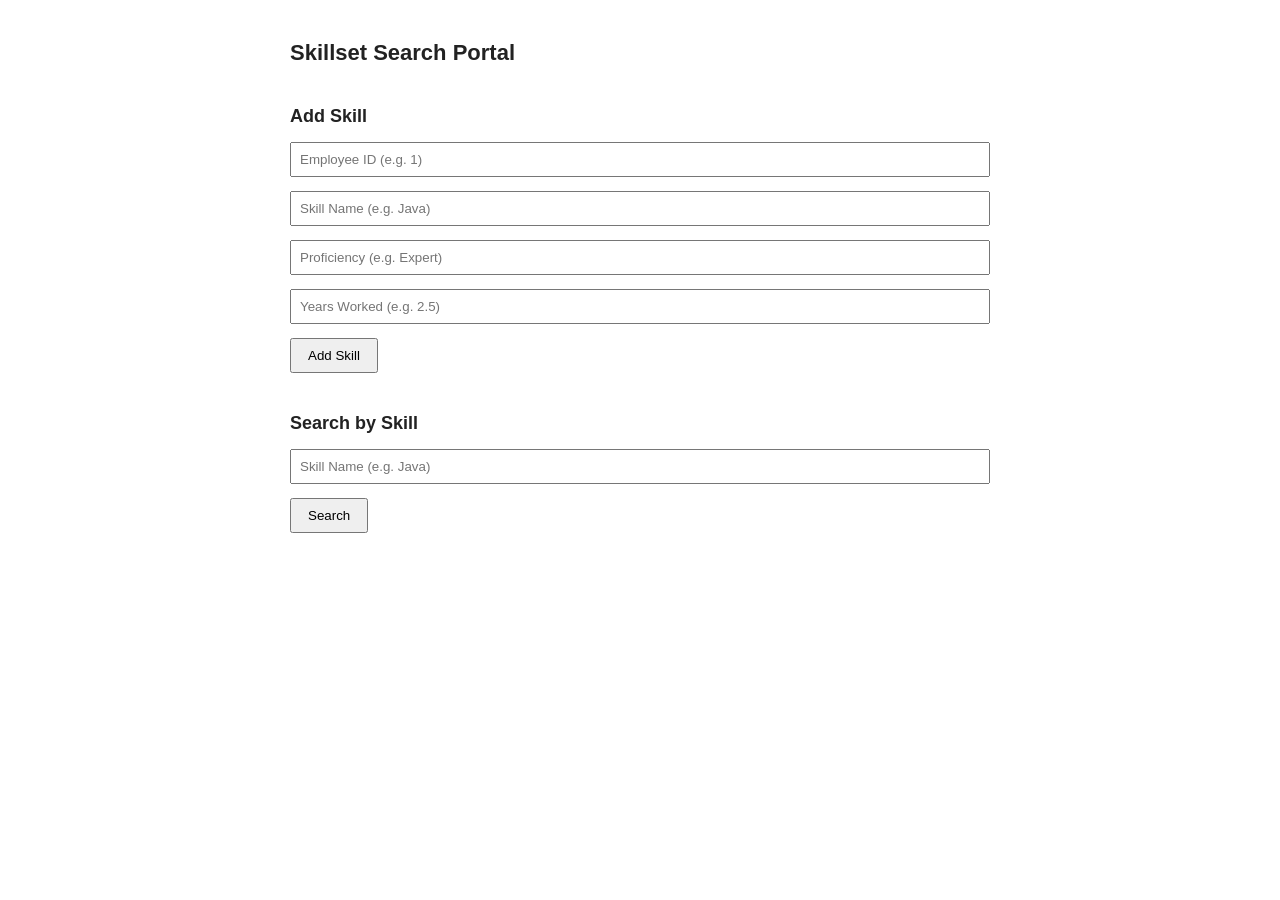
==== src/main/resources/static/index.html @ 835942a0 "Updated some new files in the project" ====
<!DOCTYPE html>
<html lang="en">
<head>
    <meta charset="UTF-8">
    <title>Skillset Search Portal</title>
    <style>
        body { font-family: Arial, sans-serif; max-width: 700px; margin: 40px auto; padding: 0 20px; color: #222; }
        h1 { font-size: 22px; }
        h2 { font-size: 18px; margin-top: 40px; }
        input { display: block; width: 100%; padding: 8px; margin: 6px 0 14px; box-sizing: border-box; }
        button { padding: 8px 16px; cursor: pointer; }
        table { width: 100%; border-collapse: collapse; margin-top: 16px; }
        th, td { border: 1px solid #ccc; padding: 8px; text-align: left; font-size: 14px; }
        th { background: #f2f2f2; }
        .msg { margin-top: 10px; font-size: 14px; }
        .error { color: #b00020; }
        .success { color: #2e7d32; }
    </style>
</head>
<body>

<h1>Skillset Search Portal</h1>

<h2>Add Skill</h2>
<input type="number" id="employeeId" placeholder="Employee ID (e.g. 1)">
<input type="text" id="skillName" placeholder="Skill Name (e.g. Java)">
<input type="text" id="proficiencyName" placeholder="Proficiency (e.g. Expert)">
<input type="number" step="0.1" id="yearsWorked" placeholder="Years Worked (e.g. 2.5)">
<button onclick="addSkill()">Add Skill</button>
<div id="addMsg" class="msg"></div>

<h2>Search by Skill</h2>
<input type="text" id="searchSkill" placeholder="Skill Name (e.g. Java)">
<button onclick="searchSkill()">Search</button>
<div id="searchMsg" class="msg"></div>
<table id="resultsTable" style="display:none;">
    <thead>
    <tr><th>Employee</th><th>Skill</th><th>Proficiency</th><th>Years Worked</th></tr>
    </thead>
    <tbody id="resultsBody"></tbody>
</table>

<script>
    const BASE_URL = "http://localhost:8080/api/skills";
    const AUTH_HEADER = "Basic " + btoa("admin:admin123");

    async function addSkill() {
        const employeeId = document.getElementById("employeeId").value;
        const skillName = document.getElementById("skillName").value;
        const proficiencyName = document.getElementById("proficiencyName").value;
        const yearsWorked = document.getElementById("yearsWorked").value;
        const msgDiv = document.getElementById("addMsg");
        msgDiv.textContent = "";
        msgDiv.className = "msg";

        try {
            const response = await fetch(BASE_URL, {
                method: "POST",
                headers: {
                    "Content-Type": "application/json",
                    "Authorization": AUTH_HEADER
                },
                body: JSON.stringify({
                    employeeId: Number(employeeId),
                    skillName,
                    proficiencyName,
                    yearsWorked: Number(yearsWorked)
                })
            });

            const data = await response.json();

            if (!response.ok) {
                const firstError = Object.values(data)[0] || "Something went wrong";
                msgDiv.textContent = firstError;
                msgDiv.classList.add("error");
                return;
            }

            msgDiv.textContent = `Added: ${data.employeeName} — ${data.skillName} (${data.proficiencyName})`;
            msgDiv.classList.add("success");
        } catch (err) {
            msgDiv.textContent = "Could not reach the server. Is it running on port 8080?";
            msgDiv.classList.add("error");
        }
    }

    async function searchSkill() {
        const skillName = document.getElementById("searchSkill").value;
        const msgDiv = document.getElementById("searchMsg");
        const table = document.getElementById("resultsTable");
        const tbody = document.getElementById("resultsBody");
        msgDiv.textContent = "";
        msgDiv.className = "msg";
        tbody.innerHTML = "";
        table.style.display = "none";

        try {
            const response = await fetch(`${BASE_URL}/search?skillName=${encodeURIComponent(skillName)}`);
            const data = await response.json();

            if (!response.ok) {
                msgDiv.textContent = "Search failed.";
                msgDiv.classList.add("error");
                return;
            }

            if (data.length === 0) {
                msgDiv.textContent = "No employees found with that skill.";
                return;
            }

            data.forEach(row => {
                const tr = document.createElement("tr");
                tr.innerHTML = `<td>${row.employeeName}</td><td>${row.skillName}</td><td>${row.proficiencyName}</td><td>${row.yearsWorked}</td>`;
                tbody.appendChild(tr);
            });
            table.style.display = "table";
        } catch (err) {
            msgDiv.textContent = "Could not reach the server. Is it running on port 8080?";
            msgDiv.classList.add("error");
        }
    }
</script>

</body>
</html>
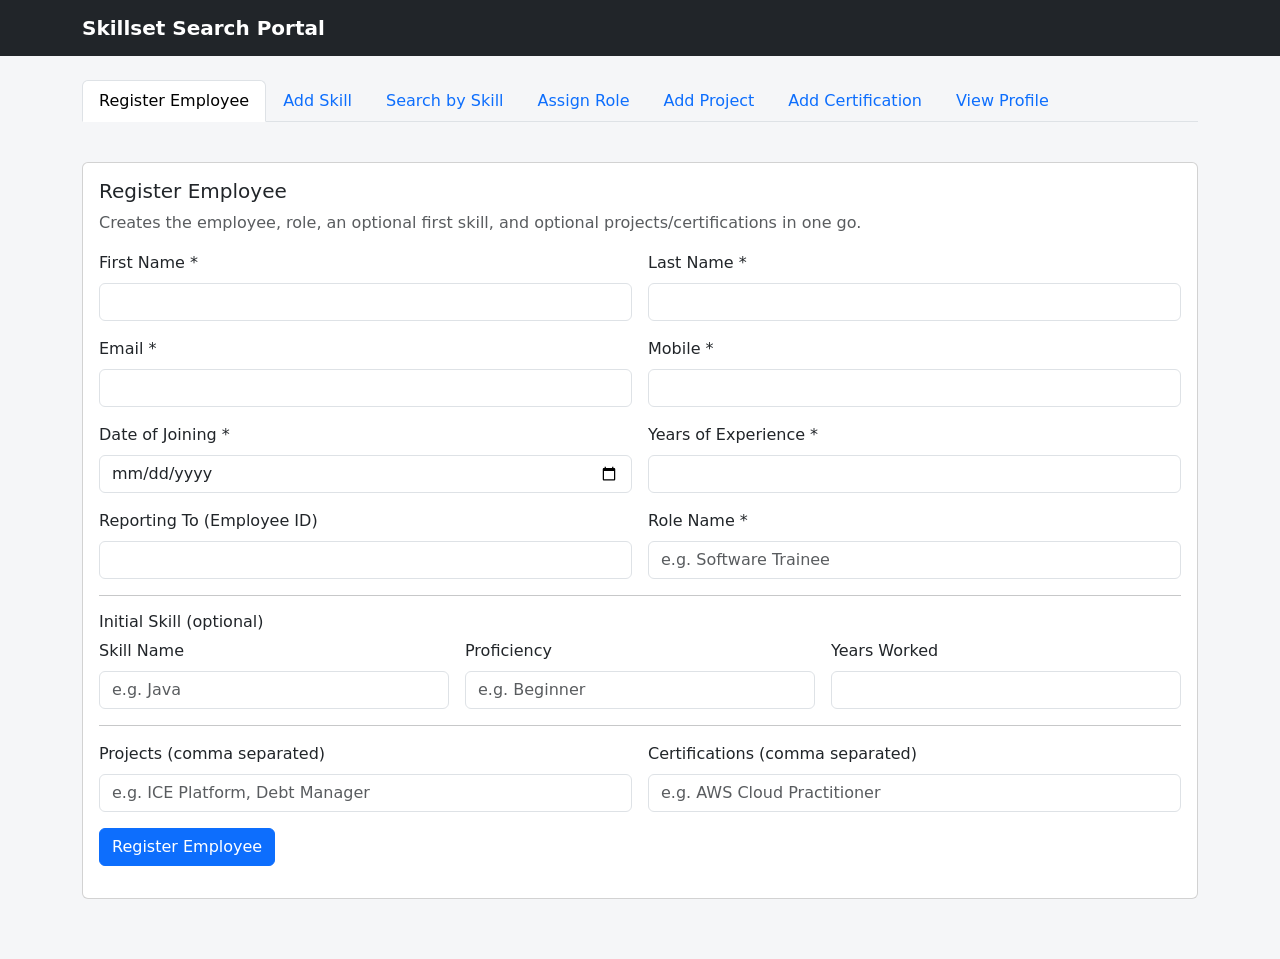
==== commit 2d63b14c: "Added some features in Front-end" ====
--- a/src/main/resources/static/index.html
+++ b/src/main/resources/static/index.html
@@ -1,127 +1,895 @@
 <!DOCTYPE html>
+
 <html lang="en">
+
 <head>
+
     <meta charset="UTF-8">
+
+    <meta name="viewport" content="width=device-width, initial-scale=1">
+
     <title>Skillset Search Portal</title>
+
+    <link href="https://cdnjs.cloudflare.com/ajax/libs/bootstrap/5.3.3/css/bootstrap.min.css" rel="stylesheet">
+
     <style>
-        body { font-family: Arial, sans-serif; max-width: 700px; margin: 40px auto; padding: 0 20px; color: #222; }
-        h1 { font-size: 22px; }
-        h2 { font-size: 18px; margin-top: 40px; }
-        input { display: block; width: 100%; padding: 8px; margin: 6px 0 14px; box-sizing: border-box; }
-        button { padding: 8px 16px; cursor: pointer; }
-        table { width: 100%; border-collapse: collapse; margin-top: 16px; }
-        th, td { border: 1px solid #ccc; padding: 8px; text-align: left; font-size: 14px; }
-        th { background: #f2f2f2; }
-        .msg { margin-top: 10px; font-size: 14px; }
-        .error { color: #b00020; }
-        .success { color: #2e7d32; }
+
+        body { background: #f5f6f8; padding-bottom: 60px; }
+
+        .navbar-brand { font-weight: 600; }
+
+        .card { margin-top: 20px; }
+
+        .tab-pane { padding-top: 20px; }
+
+        #resultsTable, #profileCard { display: none; }
+
+        pre { background: #f8f9fa; padding: 10px; border-radius: 6px; }
+
     </style>
+
 </head>
+
 <body>
 
-<h1>Skillset Search Portal</h1>
-
-<h2>Add Skill</h2>
-<input type="number" id="employeeId" placeholder="Employee ID (e.g. 1)">
-<input type="text" id="skillName" placeholder="Skill Name (e.g. Java)">
-<input type="text" id="proficiencyName" placeholder="Proficiency (e.g. Expert)">
-<input type="number" step="0.1" id="yearsWorked" placeholder="Years Worked (e.g. 2.5)">
-<button onclick="addSkill()">Add Skill</button>
-<div id="addMsg" class="msg"></div>
-
-<h2>Search by Skill</h2>
-<input type="text" id="searchSkill" placeholder="Skill Name (e.g. Java)">
-<button onclick="searchSkill()">Search</button>
-<div id="searchMsg" class="msg"></div>
-<table id="resultsTable" style="display:none;">
-    <thead>
-    <tr><th>Employee</th><th>Skill</th><th>Proficiency</th><th>Years Worked</th></tr>
-    </thead>
-    <tbody id="resultsBody"></tbody>
-</table>
+<nav class="navbar navbar-dark bg-dark mb-4">
+
+    <div class="container">
+
+        <span class="navbar-brand">Skillset Search Portal</span>
+
+    </div>
+
+</nav>
+
+<div class="container">
+
+    <ul class="nav nav-tabs" id="mainTabs" role="tablist">
+
+        <li class="nav-item"><button class="nav-link active" data-bs-toggle="tab" data-bs-target="#register" type="button">Register Employee</button></li>
+
+        <li class="nav-item"><button class="nav-link" data-bs-toggle="tab" data-bs-target="#skill" type="button">Add Skill</button></li>
+
+        <li class="nav-item"><button class="nav-link" data-bs-toggle="tab" data-bs-target="#search" type="button">Search by Skill</button></li>
+
+        <li class="nav-item"><button class="nav-link" data-bs-toggle="tab" data-bs-target="#role" type="button">Assign Role</button></li>
+
+        <li class="nav-item"><button class="nav-link" data-bs-toggle="tab" data-bs-target="#project" type="button">Add Project</button></li>
+
+        <li class="nav-item"><button class="nav-link" data-bs-toggle="tab" data-bs-target="#certification" type="button">Add Certification</button></li>
+
+        <li class="nav-item"><button class="nav-link" data-bs-toggle="tab" data-bs-target="#profile" type="button">View Profile</button></li>
+
+    </ul>
+
+    <div class="tab-content">
+
+        <!-- 1. Register Employee (master form -> /api/profile/submit) -->
+
+        <div class="tab-pane fade show active" id="register">
+
+            <div class="card">
+
+                <div class="card-body">
+
+                    <h5 class="card-title">Register Employee</h5>
+
+                    <p class="text-muted">Creates the employee, role, an optional first skill, and optional projects/certifications in one go.</p>
+
+                    <form id="registerForm">
+
+                        <div class="row g-3">
+
+                            <div class="col-md-6">
+
+                                <label class="form-label">First Name *</label>
+
+                                <input type="text" class="form-control" id="reg_firstName" required>
+
+                            </div>
+
+                            <div class="col-md-6">
+
+                                <label class="form-label">Last Name *</label>
+
+                                <input type="text" class="form-control" id="reg_lastName" required>
+
+                            </div>
+
+                            <div class="col-md-6">
+
+                                <label class="form-label">Email *</label>
+
+                                <input type="email" class="form-control" id="reg_email" required>
+
+                            </div>
+
+                            <div class="col-md-6">
+
+                                <label class="form-label">Mobile *</label>
+
+                                <input type="number" class="form-control" id="reg_mobile" required>
+
+                            </div>
+
+                            <div class="col-md-6">
+
+                                <label class="form-label">Date of Joining *</label>
+
+                                <input type="date" class="form-control" id="reg_dateOfJoining" required>
+
+                            </div>
+
+                            <div class="col-md-6">
+
+                                <label class="form-label">Years of Experience *</label>
+
+                                <input type="number" step="0.1" min="0" class="form-control" id="reg_yearOfExperience" required>
+
+                            </div>
+
+                            <div class="col-md-6">
+
+                                <label class="form-label">Reporting To (Employee ID)</label>
+
+                                <input type="number" class="form-control" id="reg_reportingTo">
+
+                            </div>
+
+                            <div class="col-md-6">
+
+                                <label class="form-label">Role Name *</label>
+
+                                <input type="text" class="form-control" id="reg_roleName" placeholder="e.g. Software Trainee" required>
+
+                            </div>
+
+                        </div>
+
+                        <hr>
+
+                        <h6>Initial Skill (optional)</h6>
+
+                        <div class="row g-3">
+
+                            <div class="col-md-4">
+
+                                <label class="form-label">Skill Name</label>
+
+                                <input type="text" class="form-control" id="reg_skillName" placeholder="e.g. Java">
+
+                            </div>
+
+                            <div class="col-md-4">
+
+                                <label class="form-label">Proficiency</label>
+
+                                <input type="text" class="form-control" id="reg_proficiencyName" placeholder="e.g. Beginner">
+
+                            </div>
+
+                            <div class="col-md-4">
+
+                                <label class="form-label">Years Worked</label>
+
+                                <input type="number" step="0.1" class="form-control" id="reg_skillExperience">
+
+                            </div>
+
+                        </div>
+
+                        <hr>
+
+                        <div class="row g-3">
+
+                            <div class="col-md-6">
+
+                                <label class="form-label">Projects (comma separated)</label>
+
+                                <input type="text" class="form-control" id="reg_projects" placeholder="e.g. ICE Platform, Debt Manager">
+
+                            </div>
+
+                            <div class="col-md-6">
+
+                                <label class="form-label">Certifications (comma separated)</label>
+
+                                <input type="text" class="form-control" id="reg_certifications" placeholder="e.g. AWS Cloud Practitioner">
+
+                            </div>
+
+                        </div>
+
+                        <button type="submit" class="btn btn-primary mt-3">Register Employee</button>
+
+                    </form>
+
+                    <div id="registerMsg" class="msg mt-3"></div>
+
+                </div>
+
+            </div>
+
+        </div>
+
+        <!-- 2. Add Skill (-> /api/skills, POST) -->
+
+        <div class="tab-pane fade" id="skill">
+
+            <div class="card">
+
+                <div class="card-body">
+
+                    <h5 class="card-title">Add Skill to Employee</h5>
+
+                    <form id="skillForm">
+
+                        <div class="row g-3">
+
+                            <div class="col-md-6">
+
+                                <label class="form-label">Employee ID *</label>
+
+                                <input type="number" class="form-control" id="skill_employeeId" required>
+
+                            </div>
+
+                            <div class="col-md-6">
+
+                                <label class="form-label">Skill Name *</label>
+
+                                <input type="text" class="form-control" id="skill_skillName" required>
+
+                            </div>
+
+                            <div class="col-md-6">
+
+                                <label class="form-label">Proficiency *</label>
+
+                                <input type="text" class="form-control" id="skill_proficiencyName" required>
+
+                            </div>
+
+                            <div class="col-md-6">
+
+                                <label class="form-label">Years Worked *</label>
+
+                                <input type="number" step="0.1" min="0.1" class="form-control" id="skill_yearsWorked" required>
+
+                            </div>
+
+                        </div>
+
+                        <button type="submit" class="btn btn-primary mt-3">Add Skill</button>
+
+                    </form>
+
+                    <div id="skillMsg" class="msg mt-3"></div>
+
+                </div>
+
+            </div>
+
+        </div>
+
+        <!-- 3. Search by Skill (-> /api/skills/search, GET, public) -->
+
+        <div class="tab-pane fade" id="search">
+
+            <div class="card">
+
+                <div class="card-body">
+
+                    <h5 class="card-title">Search Employees by Skill</h5>
+
+                    <form id="searchForm" class="row g-3">
+
+                        <div class="col-md-8">
+
+                            <input type="text" class="form-control" id="search_skillName" placeholder="e.g. Java" required>
+
+                        </div>
+
+                        <div class="col-md-4">
+
+                            <button type="submit" class="btn btn-primary w-100">Search</button>
+
+                        </div>
+
+                    </form>
+
+                    <div id="searchMsg" class="msg mt-3"></div>
+
+                    <table class="table table-bordered mt-2" id="resultsTable">
+
+                        <thead class="table-light">
+
+                        <tr><th>Employee</th><th>Skill</th><th>Proficiency</th><th>Years Worked</th></tr>
+
+                        </thead>
+
+                        <tbody id="resultsBody"></tbody>
+
+                    </table>
+
+                </div>
+
+            </div>
+
+        </div>
+
+        <!-- 4. Assign Role (-> /api/profile/role, POST) -->
+
+        <div class="tab-pane fade" id="role">
+
+            <div class="card">
+
+                <div class="card-body">
+
+                    <h5 class="card-title">Assign Role to Employee</h5>
+
+                    <form id="roleForm" class="row g-3">
+
+                        <div class="col-md-6">
+
+                            <label class="form-label">Employee ID *</label>
+
+                            <input type="number" class="form-control" id="role_employeeId" required>
+
+                        </div>
+
+                        <div class="col-md-6">
+
+                            <label class="form-label">Role Name *</label>
+
+                            <input type="text" class="form-control" id="role_roleName" required>
+
+                        </div>
+
+                        <div class="col-12">
+
+                            <button type="submit" class="btn btn-primary">Assign Role</button>
+
+                        </div>
+
+                    </form>
+
+                    <div id="roleMsg" class="msg mt-3"></div>
+
+                </div>
+
+            </div>
+
+        </div>
+
+        <!-- 5. Add Project (-> /api/profile/project, POST) -->
+
+        <div class="tab-pane fade" id="project">
+
+            <div class="card">
+
+                <div class="card-body">
+
+                    <h5 class="card-title">Add Project to Employee</h5>
+
+                    <form id="projectForm" class="row g-3">
+
+                        <div class="col-md-6">
+
+                            <label class="form-label">Employee ID *</label>
+
+                            <input type="number" class="form-control" id="project_employeeId" required>
+
+                        </div>
+
+                        <div class="col-md-6">
+
+                            <label class="form-label">Project Name *</label>
+
+                            <input type="text" class="form-control" id="project_projectName" required>
+
+                        </div>
+
+                        <div class="col-12">
+
+                            <button type="submit" class="btn btn-primary">Add Project</button>
+
+                        </div>
+
+                    </form>
+
+                    <div id="projectMsg" class="msg mt-3"></div>
+
+                </div>
+
+            </div>
+
+        </div>
+
+        <!-- 6. Add Certification (-> /api/profile/certification, POST) -->
+
+        <div class="tab-pane fade" id="certification">
+
+            <div class="card">
+
+                <div class="card-body">
+
+                    <h5 class="card-title">Add Certification to Employee</h5>
+
+                    <form id="certificationForm" class="row g-3">
+
+                        <div class="col-md-6">
+
+                            <label class="form-label">Employee ID *</label>
+
+                            <input type="number" class="form-control" id="cert_employeeId" required>
+
+                        </div>
+
+                        <div class="col-md-6">
+
+                            <label class="form-label">Certification Name *</label>
+
+                            <input type="text" class="form-control" id="cert_certificationName" required>
+
+                        </div>
+
+                        <div class="col-12">
+
+                            <button type="submit" class="btn btn-primary">Add Certification</button>
+
+                        </div>
+
+                    </form>
+
+                    <div id="certMsg" class="msg mt-3"></div>
+
+                </div>
+
+            </div>
+
+        </div>
+
+        <!-- 7. View Profile (-> /api/profile/{id} GET, plus /api/profile/projects/{id} and /api/profile/certifications/{id}) -->
+
+        <div class="tab-pane fade" id="profile">
+
+            <div class="card">
+
+                <div class="card-body">
+
+                    <h5 class="card-title">View Employee Profile</h5>
+
+                    <form id="profileForm" class="row g-3">
+
+                        <div class="col-md-8">
+
+                            <input type="number" class="form-control" id="profile_employeeId" placeholder="Employee ID" required>
+
+                        </div>
+
+                        <div class="col-md-4">
+
+                            <button type="submit" class="btn btn-primary w-100">Load Profile</button>
+
+                        </div>
+
+                    </form>
+
+                    <div id="profileMsg" class="msg mt-3"></div>
+
+                    <div id="profileCard" class="mt-3">
+
+                        <h6 id="profileName"></h6>
+
+                        <p class="mb-1"><strong>Email:</strong> <span id="profileEmail"></span></p>
+
+                        <p class="mb-1"><strong>Mobile:</strong> <span id="profileMobile"></span></p>
+
+                        <p class="mb-3"><strong>Role:</strong> <span id="profileRole"></span></p>
+
+                        <strong>Skills</strong>
+
+                        <table class="table table-sm table-bordered">
+
+                            <thead class="table-light"><tr><th>Skill</th><th>Proficiency</th><th>Years Worked</th></tr></thead>
+
+                            <tbody id="profileSkillsBody"></tbody>
+
+                        </table>
+
+                        <strong>Projects</strong>
+
+                        <ul id="profileProjectsList" class="list-group list-group-flush mb-3"></ul>
+
+                        <strong>Certifications</strong>
+
+                        <ul id="profileCertsList" class="list-group list-group-flush"></ul>
+
+                    </div>
+
+                </div>
+
+            </div>
+
+        </div>
+
+    </div>
+
+</div>
+
+<script src="https://cdnjs.cloudflare.com/ajax/libs/bootstrap/5.3.3/js/bootstrap.bundle.min.js"></script>
 
 <script>
-    const BASE_URL = "http://localhost:8080/api/skills";
+
+    const BASE_URL = "http://localhost:8080";
+
     const AUTH_HEADER = "Basic " + btoa("admin:admin123");
 
-    async function addSkill() {
-        const employeeId = document.getElementById("employeeId").value;
-        const skillName = document.getElementById("skillName").value;
-        const proficiencyName = document.getElementById("proficiencyName").value;
-        const yearsWorked = document.getElementById("yearsWorked").value;
-        const msgDiv = document.getElementById("addMsg");
-        msgDiv.textContent = "";
-        msgDiv.className = "msg";
+    function showMsg(el, text, isError) {
+
+        el.textContent = text;
+
+        el.className = "msg mt-3 " + (isError ? "text-danger" : "text-success");
+
+    }
+
+    function csvToList(value) {
+
+        return value.split(",").map(s => s.trim()).filter(s => s.length > 0);
+
+    }
+
+    async function postJson(url, body, msgEl, onSuccess, auth = true) {
 
         try {
-            const response = await fetch(BASE_URL, {
-                method: "POST",
-                headers: {
-                    "Content-Type": "application/json",
-                    "Authorization": AUTH_HEADER
-                },
-                body: JSON.stringify({
-                    employeeId: Number(employeeId),
-                    skillName,
-                    proficiencyName,
-                    yearsWorked: Number(yearsWorked)
-                })
+
+            const headers = { "Content-Type": "application/json" };
+
+            if (auth) headers["Authorization"] = AUTH_HEADER;
+
+            const response = await fetch(url, { method: "POST", headers, body: JSON.stringify(body) });
+
+            const data = await response.json().catch(() => ({}));
+
+            if (!response.ok) {
+
+                const firstError = typeof data === "object" ? Object.values(data)[0] : null;
+
+                showMsg(msgEl, firstError || "Something went wrong", true);
+
+                return;
+
+            }
+
+            onSuccess(data);
+
+        } catch (err) {
+
+            showMsg(msgEl, "Could not reach the server. Is it running on port 8080?", true);
+
+        }
+
+    }
+
+    async function getJson(url, msgEl, onSuccess, auth = false) {
+
+        try {
+
+            const headers = {};
+
+            if (auth) headers["Authorization"] = AUTH_HEADER;
+
+            const response = await fetch(url, { headers });
+
+            const data = await response.json().catch(() => ({}));
+
+            if (!response.ok) {
+
+                showMsg(msgEl, "Request failed.", true);
+
+                return;
+
+            }
+
+            onSuccess(data);
+
+        } catch (err) {
+
+            showMsg(msgEl, "Could not reach the server. Is it running on port 8080?", true);
+
+        }
+
+    }
+
+    // 1. Register Employee
+
+    document.getElementById("registerForm").addEventListener("submit", function (e) {
+
+        e.preventDefault();
+
+        const msgEl = document.getElementById("registerMsg");
+
+        const body = {
+
+            firstName: document.getElementById("reg_firstName").value,
+
+            lastName: document.getElementById("reg_lastName").value,
+
+            email: document.getElementById("reg_email").value,
+
+            mobile: Number(document.getElementById("reg_mobile").value),
+
+            dateOfJoining: document.getElementById("reg_dateOfJoining").value,
+
+            yearOfExperience: Number(document.getElementById("reg_yearOfExperience").value),
+
+            reportingTo: document.getElementById("reg_reportingTo").value ? Number(document.getElementById("reg_reportingTo").value) : null,
+
+            roleName: document.getElementById("reg_roleName").value,
+
+            skillName: document.getElementById("reg_skillName").value || null,
+
+            proficiencyName: document.getElementById("reg_proficiencyName").value || null,
+
+            skillExperience: document.getElementById("reg_skillExperience").value ? Number(document.getElementById("reg_skillExperience").value) : null,
+
+            projects: csvToList(document.getElementById("reg_projects").value),
+
+            certifications: csvToList(document.getElementById("reg_certifications").value)
+
+        };
+
+        postJson(`${BASE_URL}/api/profile/submit`, body, msgEl, (data) => {
+
+            showMsg(msgEl, data, false);
+
+            document.getElementById("registerForm").reset();
+
+        });
+
+    });
+
+    // 2. Add Skill
+
+    document.getElementById("skillForm").addEventListener("submit", function (e) {
+
+        e.preventDefault();
+
+        const msgEl = document.getElementById("skillMsg");
+
+        const body = {
+
+            employeeId: Number(document.getElementById("skill_employeeId").value),
+
+            skillName: document.getElementById("skill_skillName").value,
+
+            proficiencyName: document.getElementById("skill_proficiencyName").value,
+
+            yearsWorked: Number(document.getElementById("skill_yearsWorked").value)
+
+        };
+
+        postJson(`${BASE_URL}/api/skills`, body, msgEl, (data) => {
+
+            showMsg(msgEl, `Added: ${data.employeeName} — ${data.skillName} (${data.proficiencyName})`, false);
+
+            document.getElementById("skillForm").reset();
+
+        });
+
+    });
+
+    // 3. Search by Skill
+
+    document.getElementById("searchForm").addEventListener("submit", function (e) {
+
+        e.preventDefault();
+
+        const msgEl = document.getElementById("searchMsg");
+
+        const table = document.getElementById("resultsTable");
+
+        const tbody = document.getElementById("resultsBody");
+
+        tbody.innerHTML = "";
+
+        table.style.display = "none";
+
+        msgEl.textContent = "";
+
+        const skillName = document.getElementById("search_skillName").value;
+
+        getJson(`${BASE_URL}/api/skills/search?skillName=${encodeURIComponent(skillName)}`, msgEl, (data) => {
+
+            if (data.length === 0) {
+
+                showMsg(msgEl, "No employees found with that skill.", false);
+
+                return;
+
+            }
+
+            data.forEach(row => {
+
+                const tr = document.createElement("tr");
+
+                tr.innerHTML = `<td>${row.employeeName}</td><td>${row.skillName}</td><td>${row.proficiencyName}</td><td>${row.yearsWorked}</td>`;
+
+                tbody.appendChild(tr);
+
             });
 
-            const data = await response.json();
-
-            if (!response.ok) {
-                const firstError = Object.values(data)[0] || "Something went wrong";
-                msgDiv.textContent = firstError;
-                msgDiv.classList.add("error");
-                return;
-            }
-
-            msgDiv.textContent = `Added: ${data.employeeName} — ${data.skillName} (${data.proficiencyName})`;
-            msgDiv.classList.add("success");
-        } catch (err) {
-            msgDiv.textContent = "Could not reach the server. Is it running on port 8080?";
-            msgDiv.classList.add("error");
-        }
-    }
-
-    async function searchSkill() {
-        const skillName = document.getElementById("searchSkill").value;
-        const msgDiv = document.getElementById("searchMsg");
-        const table = document.getElementById("resultsTable");
-        const tbody = document.getElementById("resultsBody");
-        msgDiv.textContent = "";
-        msgDiv.className = "msg";
-        tbody.innerHTML = "";
-        table.style.display = "none";
-
-        try {
-            const response = await fetch(`${BASE_URL}/search?skillName=${encodeURIComponent(skillName)}`);
-            const data = await response.json();
-
-            if (!response.ok) {
-                msgDiv.textContent = "Search failed.";
-                msgDiv.classList.add("error");
-                return;
-            }
-
-            if (data.length === 0) {
-                msgDiv.textContent = "No employees found with that skill.";
-                return;
-            }
-
-            data.forEach(row => {
+            table.style.display = "table";
+
+        }, false);
+
+    });
+
+    // 4. Assign Role
+
+    document.getElementById("roleForm").addEventListener("submit", function (e) {
+
+        e.preventDefault();
+
+        const msgEl = document.getElementById("roleMsg");
+
+        const employeeId = document.getElementById("role_employeeId").value;
+
+        const roleName = document.getElementById("role_roleName").value;
+
+        const url = `${BASE_URL}/api/profile/role?employeeId=${encodeURIComponent(employeeId)}&roleName=${encodeURIComponent(roleName)}`;
+
+        fetch(url, { method: "POST", headers: { "Authorization": AUTH_HEADER } })
+
+            .then(async (response) => {
+
+                const text = await response.text();
+
+                if (!response.ok) { showMsg(msgEl, text || "Something went wrong", true); return; }
+
+                showMsg(msgEl, text, false);
+
+                document.getElementById("roleForm").reset();
+
+            })
+
+            .catch(() => showMsg(msgEl, "Could not reach the server. Is it running on port 8080?", true));
+
+    });
+
+    // 5. Add Project
+
+    document.getElementById("projectForm").addEventListener("submit", function (e) {
+
+        e.preventDefault();
+
+        const msgEl = document.getElementById("projectMsg");
+
+        const body = {
+
+            employeeId: Number(document.getElementById("project_employeeId").value),
+
+            projectName: document.getElementById("project_projectName").value
+
+        };
+
+        postJson(`${BASE_URL}/api/profile/project`, body, msgEl, (data) => {
+
+            showMsg(msgEl, data, false);
+
+            document.getElementById("projectForm").reset();
+
+        });
+
+    });
+
+    // 6. Add Certification
+
+    document.getElementById("certificationForm").addEventListener("submit", function (e) {
+
+        e.preventDefault();
+
+        const msgEl = document.getElementById("certMsg");
+
+        const body = {
+
+            employeeId: Number(document.getElementById("cert_employeeId").value),
+
+            certificationName: document.getElementById("cert_certificationName").value
+
+        };
+
+        postJson(`${BASE_URL}/api/profile/certification`, body, msgEl, (data) => {
+
+            showMsg(msgEl, data, false);
+
+            document.getElementById("certificationForm").reset();
+
+        });
+
+    });
+
+    // 7. View Profile
+
+    document.getElementById("profileForm").addEventListener("submit", function (e) {
+
+        e.preventDefault();
+
+        const msgEl = document.getElementById("profileMsg");
+
+        const profileCard = document.getElementById("profileCard");
+
+        profileCard.style.display = "none";
+
+        msgEl.textContent = "";
+
+        const employeeId = document.getElementById("profile_employeeId").value;
+
+        getJson(`${BASE_URL}/api/profile/${employeeId}`, msgEl, (data) => {
+
+            document.getElementById("profileName").textContent = `${data.firstName} ${data.lastName} (ID: ${data.employeeId})`;
+
+            document.getElementById("profileEmail").textContent = data.email;
+
+            document.getElementById("profileMobile").textContent = data.mobile;
+
+            document.getElementById("profileRole").textContent = data.roleName;
+
+            const skillsBody = document.getElementById("profileSkillsBody");
+
+            skillsBody.innerHTML = "";
+
+            (data.skills || []).forEach(s => {
+
                 const tr = document.createElement("tr");
-                tr.innerHTML = `<td>${row.employeeName}</td><td>${row.skillName}</td><td>${row.proficiencyName}</td><td>${row.yearsWorked}</td>`;
-                tbody.appendChild(tr);
+
+                tr.innerHTML = `<td>${s.skillName}</td><td>${s.proficiencyName}</td><td>${s.yearsWorked}</td>`;
+
+                skillsBody.appendChild(tr);
+
             });
-            table.style.display = "table";
-        } catch (err) {
-            msgDiv.textContent = "Could not reach the server. Is it running on port 8080?";
-            msgDiv.classList.add("error");
-        }
-    }
+
+            const projectsList = document.getElementById("profileProjectsList");
+
+            projectsList.innerHTML = "";
+
+            (data.projects || []).forEach(p => {
+
+                const li = document.createElement("li");
+
+                li.className = "list-group-item";
+
+                li.textContent = p;
+
+                projectsList.appendChild(li);
+
+            });
+
+            const certsList = document.getElementById("profileCertsList");
+
+            certsList.innerHTML = "";
+
+            (data.certifications || []).forEach(c => {
+
+                const li = document.createElement("li");
+
+                li.className = "list-group-item";
+
+                li.textContent = c;
+
+                certsList.appendChild(li);
+
+            });
+
+            profileCard.style.display = "block";
+
+        }, true);
+
+    });
+
 </script>
 
 </body>
+
 </html>
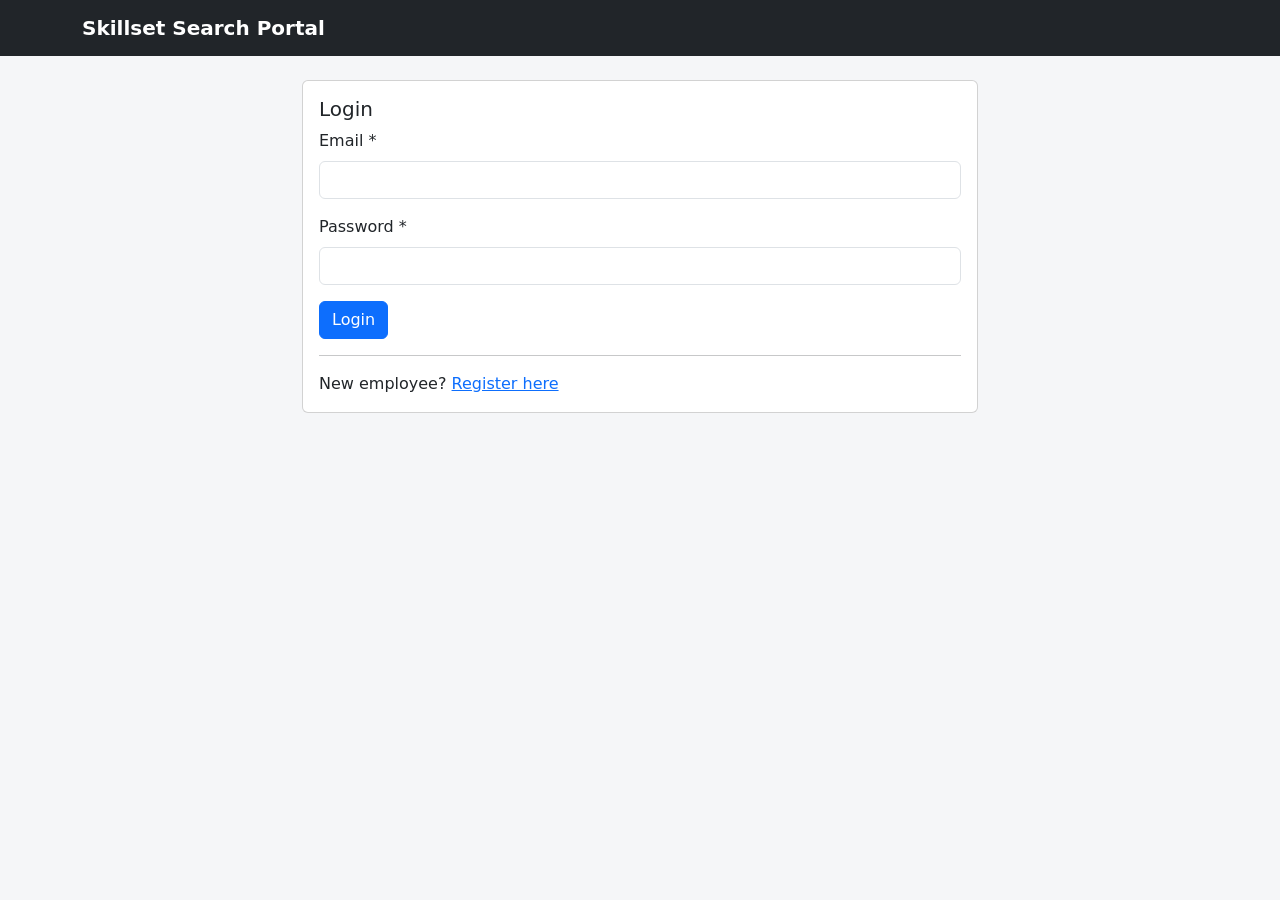
==== commit 5a3a7e4b: "almost finished the project ,some bugs might there" ====
--- a/src/main/resources/static/index.html
+++ b/src/main/resources/static/index.html
@@ -1,895 +1,20 @@
 <!DOCTYPE html>
-
 <html lang="en">
-
 <head>
-
     <meta charset="UTF-8">
-
-    <meta name="viewport" content="width=device-width, initial-scale=1">
-
     <title>Skillset Search Portal</title>
-
-    <link href="https://cdnjs.cloudflare.com/ajax/libs/bootstrap/5.3.3/css/bootstrap.min.css" rel="stylesheet">
-
-    <style>
-
-        body { background: #f5f6f8; padding-bottom: 60px; }
-
-        .navbar-brand { font-weight: 600; }
-
-        .card { margin-top: 20px; }
-
-        .tab-pane { padding-top: 20px; }
-
-        #resultsTable, #profileCard { display: none; }
-
-        pre { background: #f8f9fa; padding: 10px; border-radius: 6px; }
-
-    </style>
-
 </head>
-
 <body>
-
-<nav class="navbar navbar-dark bg-dark mb-4">
-
-    <div class="container">
-
-        <span class="navbar-brand">Skillset Search Portal</span>
-
-    </div>
-
-</nav>
-
-<div class="container">
-
-    <ul class="nav nav-tabs" id="mainTabs" role="tablist">
-
-        <li class="nav-item"><button class="nav-link active" data-bs-toggle="tab" data-bs-target="#register" type="button">Register Employee</button></li>
-
-        <li class="nav-item"><button class="nav-link" data-bs-toggle="tab" data-bs-target="#skill" type="button">Add Skill</button></li>
-
-        <li class="nav-item"><button class="nav-link" data-bs-toggle="tab" data-bs-target="#search" type="button">Search by Skill</button></li>
-
-        <li class="nav-item"><button class="nav-link" data-bs-toggle="tab" data-bs-target="#role" type="button">Assign Role</button></li>
-
-        <li class="nav-item"><button class="nav-link" data-bs-toggle="tab" data-bs-target="#project" type="button">Add Project</button></li>
-
-        <li class="nav-item"><button class="nav-link" data-bs-toggle="tab" data-bs-target="#certification" type="button">Add Certification</button></li>
-
-        <li class="nav-item"><button class="nav-link" data-bs-toggle="tab" data-bs-target="#profile" type="button">View Profile</button></li>
-
-    </ul>
-
-    <div class="tab-content">
-
-        <!-- 1. Register Employee (master form -> /api/profile/submit) -->
-
-        <div class="tab-pane fade show active" id="register">
-
-            <div class="card">
-
-                <div class="card-body">
-
-                    <h5 class="card-title">Register Employee</h5>
-
-                    <p class="text-muted">Creates the employee, role, an optional first skill, and optional projects/certifications in one go.</p>
-
-                    <form id="registerForm">
-
-                        <div class="row g-3">
-
-                            <div class="col-md-6">
-
-                                <label class="form-label">First Name *</label>
-
-                                <input type="text" class="form-control" id="reg_firstName" required>
-
-                            </div>
-
-                            <div class="col-md-6">
-
-                                <label class="form-label">Last Name *</label>
-
-                                <input type="text" class="form-control" id="reg_lastName" required>
-
-                            </div>
-
-                            <div class="col-md-6">
-
-                                <label class="form-label">Email *</label>
-
-                                <input type="email" class="form-control" id="reg_email" required>
-
-                            </div>
-
-                            <div class="col-md-6">
-
-                                <label class="form-label">Mobile *</label>
-
-                                <input type="number" class="form-control" id="reg_mobile" required>
-
-                            </div>
-
-                            <div class="col-md-6">
-
-                                <label class="form-label">Date of Joining *</label>
-
-                                <input type="date" class="form-control" id="reg_dateOfJoining" required>
-
-                            </div>
-
-                            <div class="col-md-6">
-
-                                <label class="form-label">Years of Experience *</label>
-
-                                <input type="number" step="0.1" min="0" class="form-control" id="reg_yearOfExperience" required>
-
-                            </div>
-
-                            <div class="col-md-6">
-
-                                <label class="form-label">Reporting To (Employee ID)</label>
-
-                                <input type="number" class="form-control" id="reg_reportingTo">
-
-                            </div>
-
-                            <div class="col-md-6">
-
-                                <label class="form-label">Role Name *</label>
-
-                                <input type="text" class="form-control" id="reg_roleName" placeholder="e.g. Software Trainee" required>
-
-                            </div>
-
-                        </div>
-
-                        <hr>
-
-                        <h6>Initial Skill (optional)</h6>
-
-                        <div class="row g-3">
-
-                            <div class="col-md-4">
-
-                                <label class="form-label">Skill Name</label>
-
-                                <input type="text" class="form-control" id="reg_skillName" placeholder="e.g. Java">
-
-                            </div>
-
-                            <div class="col-md-4">
-
-                                <label class="form-label">Proficiency</label>
-
-                                <input type="text" class="form-control" id="reg_proficiencyName" placeholder="e.g. Beginner">
-
-                            </div>
-
-                            <div class="col-md-4">
-
-                                <label class="form-label">Years Worked</label>
-
-                                <input type="number" step="0.1" class="form-control" id="reg_skillExperience">
-
-                            </div>
-
-                        </div>
-
-                        <hr>
-
-                        <div class="row g-3">
-
-                            <div class="col-md-6">
-
-                                <label class="form-label">Projects (comma separated)</label>
-
-                                <input type="text" class="form-control" id="reg_projects" placeholder="e.g. ICE Platform, Debt Manager">
-
-                            </div>
-
-                            <div class="col-md-6">
-
-                                <label class="form-label">Certifications (comma separated)</label>
-
-                                <input type="text" class="form-control" id="reg_certifications" placeholder="e.g. AWS Cloud Practitioner">
-
-                            </div>
-
-                        </div>
-
-                        <button type="submit" class="btn btn-primary mt-3">Register Employee</button>
-
-                    </form>
-
-                    <div id="registerMsg" class="msg mt-3"></div>
-
-                </div>
-
-            </div>
-
-        </div>
-
-        <!-- 2. Add Skill (-> /api/skills, POST) -->
-
-        <div class="tab-pane fade" id="skill">
-
-            <div class="card">
-
-                <div class="card-body">
-
-                    <h5 class="card-title">Add Skill to Employee</h5>
-
-                    <form id="skillForm">
-
-                        <div class="row g-3">
-
-                            <div class="col-md-6">
-
-                                <label class="form-label">Employee ID *</label>
-
-                                <input type="number" class="form-control" id="skill_employeeId" required>
-
-                            </div>
-
-                            <div class="col-md-6">
-
-                                <label class="form-label">Skill Name *</label>
-
-                                <input type="text" class="form-control" id="skill_skillName" required>
-
-                            </div>
-
-                            <div class="col-md-6">
-
-                                <label class="form-label">Proficiency *</label>
-
-                                <input type="text" class="form-control" id="skill_proficiencyName" required>
-
-                            </div>
-
-                            <div class="col-md-6">
-
-                                <label class="form-label">Years Worked *</label>
-
-                                <input type="number" step="0.1" min="0.1" class="form-control" id="skill_yearsWorked" required>
-
-                            </div>
-
-                        </div>
-
-                        <button type="submit" class="btn btn-primary mt-3">Add Skill</button>
-
-                    </form>
-
-                    <div id="skillMsg" class="msg mt-3"></div>
-
-                </div>
-
-            </div>
-
-        </div>
-
-        <!-- 3. Search by Skill (-> /api/skills/search, GET, public) -->
-
-        <div class="tab-pane fade" id="search">
-
-            <div class="card">
-
-                <div class="card-body">
-
-                    <h5 class="card-title">Search Employees by Skill</h5>
-
-                    <form id="searchForm" class="row g-3">
-
-                        <div class="col-md-8">
-
-                            <input type="text" class="form-control" id="search_skillName" placeholder="e.g. Java" required>
-
-                        </div>
-
-                        <div class="col-md-4">
-
-                            <button type="submit" class="btn btn-primary w-100">Search</button>
-
-                        </div>
-
-                    </form>
-
-                    <div id="searchMsg" class="msg mt-3"></div>
-
-                    <table class="table table-bordered mt-2" id="resultsTable">
-
-                        <thead class="table-light">
-
-                        <tr><th>Employee</th><th>Skill</th><th>Proficiency</th><th>Years Worked</th></tr>
-
-                        </thead>
-
-                        <tbody id="resultsBody"></tbody>
-
-                    </table>
-
-                </div>
-
-            </div>
-
-        </div>
-
-        <!-- 4. Assign Role (-> /api/profile/role, POST) -->
-
-        <div class="tab-pane fade" id="role">
-
-            <div class="card">
-
-                <div class="card-body">
-
-                    <h5 class="card-title">Assign Role to Employee</h5>
-
-                    <form id="roleForm" class="row g-3">
-
-                        <div class="col-md-6">
-
-                            <label class="form-label">Employee ID *</label>
-
-                            <input type="number" class="form-control" id="role_employeeId" required>
-
-                        </div>
-
-                        <div class="col-md-6">
-
-                            <label class="form-label">Role Name *</label>
-
-                            <input type="text" class="form-control" id="role_roleName" required>
-
-                        </div>
-
-                        <div class="col-12">
-
-                            <button type="submit" class="btn btn-primary">Assign Role</button>
-
-                        </div>
-
-                    </form>
-
-                    <div id="roleMsg" class="msg mt-3"></div>
-
-                </div>
-
-            </div>
-
-        </div>
-
-        <!-- 5. Add Project (-> /api/profile/project, POST) -->
-
-        <div class="tab-pane fade" id="project">
-
-            <div class="card">
-
-                <div class="card-body">
-
-                    <h5 class="card-title">Add Project to Employee</h5>
-
-                    <form id="projectForm" class="row g-3">
-
-                        <div class="col-md-6">
-
-                            <label class="form-label">Employee ID *</label>
-
-                            <input type="number" class="form-control" id="project_employeeId" required>
-
-                        </div>
-
-                        <div class="col-md-6">
-
-                            <label class="form-label">Project Name *</label>
-
-                            <input type="text" class="form-control" id="project_projectName" required>
-
-                        </div>
-
-                        <div class="col-12">
-
-                            <button type="submit" class="btn btn-primary">Add Project</button>
-
-                        </div>
-
-                    </form>
-
-                    <div id="projectMsg" class="msg mt-3"></div>
-
-                </div>
-
-            </div>
-
-        </div>
-
-        <!-- 6. Add Certification (-> /api/profile/certification, POST) -->
-
-        <div class="tab-pane fade" id="certification">
-
-            <div class="card">
-
-                <div class="card-body">
-
-                    <h5 class="card-title">Add Certification to Employee</h5>
-
-                    <form id="certificationForm" class="row g-3">
-
-                        <div class="col-md-6">
-
-                            <label class="form-label">Employee ID *</label>
-
-                            <input type="number" class="form-control" id="cert_employeeId" required>
-
-                        </div>
-
-                        <div class="col-md-6">
-
-                            <label class="form-label">Certification Name *</label>
-
-                            <input type="text" class="form-control" id="cert_certificationName" required>
-
-                        </div>
-
-                        <div class="col-12">
-
-                            <button type="submit" class="btn btn-primary">Add Certification</button>
-
-                        </div>
-
-                    </form>
-
-                    <div id="certMsg" class="msg mt-3"></div>
-
-                </div>
-
-            </div>
-
-        </div>
-
-        <!-- 7. View Profile (-> /api/profile/{id} GET, plus /api/profile/projects/{id} and /api/profile/certifications/{id}) -->
-
-        <div class="tab-pane fade" id="profile">
-
-            <div class="card">
-
-                <div class="card-body">
-
-                    <h5 class="card-title">View Employee Profile</h5>
-
-                    <form id="profileForm" class="row g-3">
-
-                        <div class="col-md-8">
-
-                            <input type="number" class="form-control" id="profile_employeeId" placeholder="Employee ID" required>
-
-                        </div>
-
-                        <div class="col-md-4">
-
-                            <button type="submit" class="btn btn-primary w-100">Load Profile</button>
-
-                        </div>
-
-                    </form>
-
-                    <div id="profileMsg" class="msg mt-3"></div>
-
-                    <div id="profileCard" class="mt-3">
-
-                        <h6 id="profileName"></h6>
-
-                        <p class="mb-1"><strong>Email:</strong> <span id="profileEmail"></span></p>
-
-                        <p class="mb-1"><strong>Mobile:</strong> <span id="profileMobile"></span></p>
-
-                        <p class="mb-3"><strong>Role:</strong> <span id="profileRole"></span></p>
-
-                        <strong>Skills</strong>
-
-                        <table class="table table-sm table-bordered">
-
-                            <thead class="table-light"><tr><th>Skill</th><th>Proficiency</th><th>Years Worked</th></tr></thead>
-
-                            <tbody id="profileSkillsBody"></tbody>
-
-                        </table>
-
-                        <strong>Projects</strong>
-
-                        <ul id="profileProjectsList" class="list-group list-group-flush mb-3"></ul>
-
-                        <strong>Certifications</strong>
-
-                        <ul id="profileCertsList" class="list-group list-group-flush"></ul>
-
-                    </div>
-
-                </div>
-
-            </div>
-
-        </div>
-
-    </div>
-
-</div>
-
-<script src="https://cdnjs.cloudflare.com/ajax/libs/bootstrap/5.3.3/js/bootstrap.bundle.min.js"></script>
-
-<script>
-
-    const BASE_URL = "http://localhost:8080";
-
-    const AUTH_HEADER = "Basic " + btoa("admin:admin123");
-
-    function showMsg(el, text, isError) {
-
-        el.textContent = text;
-
-        el.className = "msg mt-3 " + (isError ? "text-danger" : "text-success");
-
-    }
-
-    function csvToList(value) {
-
-        return value.split(",").map(s => s.trim()).filter(s => s.length > 0);
-
-    }
-
-    async function postJson(url, body, msgEl, onSuccess, auth = true) {
-
-        try {
-
-            const headers = { "Content-Type": "application/json" };
-
-            if (auth) headers["Authorization"] = AUTH_HEADER;
-
-            const response = await fetch(url, { method: "POST", headers, body: JSON.stringify(body) });
-
-            const data = await response.json().catch(() => ({}));
-
-            if (!response.ok) {
-
-                const firstError = typeof data === "object" ? Object.values(data)[0] : null;
-
-                showMsg(msgEl, firstError || "Something went wrong", true);
-
-                return;
-
-            }
-
-            onSuccess(data);
-
-        } catch (err) {
-
-            showMsg(msgEl, "Could not reach the server. Is it running on port 8080?", true);
-
+    <p>Loading...</p>
+    <script src="js/auth.js"></script>
+    <script>
+        if (!getStoredToken()) {
+            window.location.href = "login.html";
+        } else if (getStoredRole() === "ADMIN") {
+            window.location.href = "admin.html";
+        } else {
+            window.location.href = "dashboard.html";
         }
-
-    }
-
-    async function getJson(url, msgEl, onSuccess, auth = false) {
-
-        try {
-
-            const headers = {};
-
-            if (auth) headers["Authorization"] = AUTH_HEADER;
-
-            const response = await fetch(url, { headers });
-
-            const data = await response.json().catch(() => ({}));
-
-            if (!response.ok) {
-
-                showMsg(msgEl, "Request failed.", true);
-
-                return;
-
-            }
-
-            onSuccess(data);
-
-        } catch (err) {
-
-            showMsg(msgEl, "Could not reach the server. Is it running on port 8080?", true);
-
-        }
-
-    }
-
-    // 1. Register Employee
-
-    document.getElementById("registerForm").addEventListener("submit", function (e) {
-
-        e.preventDefault();
-
-        const msgEl = document.getElementById("registerMsg");
-
-        const body = {
-
-            firstName: document.getElementById("reg_firstName").value,
-
-            lastName: document.getElementById("reg_lastName").value,
-
-            email: document.getElementById("reg_email").value,
-
-            mobile: Number(document.getElementById("reg_mobile").value),
-
-            dateOfJoining: document.getElementById("reg_dateOfJoining").value,
-
-            yearOfExperience: Number(document.getElementById("reg_yearOfExperience").value),
-
-            reportingTo: document.getElementById("reg_reportingTo").value ? Number(document.getElementById("reg_reportingTo").value) : null,
-
-            roleName: document.getElementById("reg_roleName").value,
-
-            skillName: document.getElementById("reg_skillName").value || null,
-
-            proficiencyName: document.getElementById("reg_proficiencyName").value || null,
-
-            skillExperience: document.getElementById("reg_skillExperience").value ? Number(document.getElementById("reg_skillExperience").value) : null,
-
-            projects: csvToList(document.getElementById("reg_projects").value),
-
-            certifications: csvToList(document.getElementById("reg_certifications").value)
-
-        };
-
-        postJson(`${BASE_URL}/api/profile/submit`, body, msgEl, (data) => {
-
-            showMsg(msgEl, data, false);
-
-            document.getElementById("registerForm").reset();
-
-        });
-
-    });
-
-    // 2. Add Skill
-
-    document.getElementById("skillForm").addEventListener("submit", function (e) {
-
-        e.preventDefault();
-
-        const msgEl = document.getElementById("skillMsg");
-
-        const body = {
-
-            employeeId: Number(document.getElementById("skill_employeeId").value),
-
-            skillName: document.getElementById("skill_skillName").value,
-
-            proficiencyName: document.getElementById("skill_proficiencyName").value,
-
-            yearsWorked: Number(document.getElementById("skill_yearsWorked").value)
-
-        };
-
-        postJson(`${BASE_URL}/api/skills`, body, msgEl, (data) => {
-
-            showMsg(msgEl, `Added: ${data.employeeName} — ${data.skillName} (${data.proficiencyName})`, false);
-
-            document.getElementById("skillForm").reset();
-
-        });
-
-    });
-
-    // 3. Search by Skill
-
-    document.getElementById("searchForm").addEventListener("submit", function (e) {
-
-        e.preventDefault();
-
-        const msgEl = document.getElementById("searchMsg");
-
-        const table = document.getElementById("resultsTable");
-
-        const tbody = document.getElementById("resultsBody");
-
-        tbody.innerHTML = "";
-
-        table.style.display = "none";
-
-        msgEl.textContent = "";
-
-        const skillName = document.getElementById("search_skillName").value;
-
-        getJson(`${BASE_URL}/api/skills/search?skillName=${encodeURIComponent(skillName)}`, msgEl, (data) => {
-
-            if (data.length === 0) {
-
-                showMsg(msgEl, "No employees found with that skill.", false);
-
-                return;
-
-            }
-
-            data.forEach(row => {
-
-                const tr = document.createElement("tr");
-
-                tr.innerHTML = `<td>${row.employeeName}</td><td>${row.skillName}</td><td>${row.proficiencyName}</td><td>${row.yearsWorked}</td>`;
-
-                tbody.appendChild(tr);
-
-            });
-
-            table.style.display = "table";
-
-        }, false);
-
-    });
-
-    // 4. Assign Role
-
-    document.getElementById("roleForm").addEventListener("submit", function (e) {
-
-        e.preventDefault();
-
-        const msgEl = document.getElementById("roleMsg");
-
-        const employeeId = document.getElementById("role_employeeId").value;
-
-        const roleName = document.getElementById("role_roleName").value;
-
-        const url = `${BASE_URL}/api/profile/role?employeeId=${encodeURIComponent(employeeId)}&roleName=${encodeURIComponent(roleName)}`;
-
-        fetch(url, { method: "POST", headers: { "Authorization": AUTH_HEADER } })
-
-            .then(async (response) => {
-
-                const text = await response.text();
-
-                if (!response.ok) { showMsg(msgEl, text || "Something went wrong", true); return; }
-
-                showMsg(msgEl, text, false);
-
-                document.getElementById("roleForm").reset();
-
-            })
-
-            .catch(() => showMsg(msgEl, "Could not reach the server. Is it running on port 8080?", true));
-
-    });
-
-    // 5. Add Project
-
-    document.getElementById("projectForm").addEventListener("submit", function (e) {
-
-        e.preventDefault();
-
-        const msgEl = document.getElementById("projectMsg");
-
-        const body = {
-
-            employeeId: Number(document.getElementById("project_employeeId").value),
-
-            projectName: document.getElementById("project_projectName").value
-
-        };
-
-        postJson(`${BASE_URL}/api/profile/project`, body, msgEl, (data) => {
-
-            showMsg(msgEl, data, false);
-
-            document.getElementById("projectForm").reset();
-
-        });
-
-    });
-
-    // 6. Add Certification
-
-    document.getElementById("certificationForm").addEventListener("submit", function (e) {
-
-        e.preventDefault();
-
-        const msgEl = document.getElementById("certMsg");
-
-        const body = {
-
-            employeeId: Number(document.getElementById("cert_employeeId").value),
-
-            certificationName: document.getElementById("cert_certificationName").value
-
-        };
-
-        postJson(`${BASE_URL}/api/profile/certification`, body, msgEl, (data) => {
-
-            showMsg(msgEl, data, false);
-
-            document.getElementById("certificationForm").reset();
-
-        });
-
-    });
-
-    // 7. View Profile
-
-    document.getElementById("profileForm").addEventListener("submit", function (e) {
-
-        e.preventDefault();
-
-        const msgEl = document.getElementById("profileMsg");
-
-        const profileCard = document.getElementById("profileCard");
-
-        profileCard.style.display = "none";
-
-        msgEl.textContent = "";
-
-        const employeeId = document.getElementById("profile_employeeId").value;
-
-        getJson(`${BASE_URL}/api/profile/${employeeId}`, msgEl, (data) => {
-
-            document.getElementById("profileName").textContent = `${data.firstName} ${data.lastName} (ID: ${data.employeeId})`;
-
-            document.getElementById("profileEmail").textContent = data.email;
-
-            document.getElementById("profileMobile").textContent = data.mobile;
-
-            document.getElementById("profileRole").textContent = data.roleName;
-
-            const skillsBody = document.getElementById("profileSkillsBody");
-
-            skillsBody.innerHTML = "";
-
-            (data.skills || []).forEach(s => {
-
-                const tr = document.createElement("tr");
-
-                tr.innerHTML = `<td>${s.skillName}</td><td>${s.proficiencyName}</td><td>${s.yearsWorked}</td>`;
-
-                skillsBody.appendChild(tr);
-
-            });
-
-            const projectsList = document.getElementById("profileProjectsList");
-
-            projectsList.innerHTML = "";
-
-            (data.projects || []).forEach(p => {
-
-                const li = document.createElement("li");
-
-                li.className = "list-group-item";
-
-                li.textContent = p;
-
-                projectsList.appendChild(li);
-
-            });
-
-            const certsList = document.getElementById("profileCertsList");
-
-            certsList.innerHTML = "";
-
-            (data.certifications || []).forEach(c => {
-
-                const li = document.createElement("li");
-
-                li.className = "list-group-item";
-
-                li.textContent = c;
-
-                certsList.appendChild(li);
-
-            });
-
-            profileCard.style.display = "block";
-
-        }, true);
-
-    });
-
-</script>
-
+    </script>
 </body>
-
-</html>+</html>
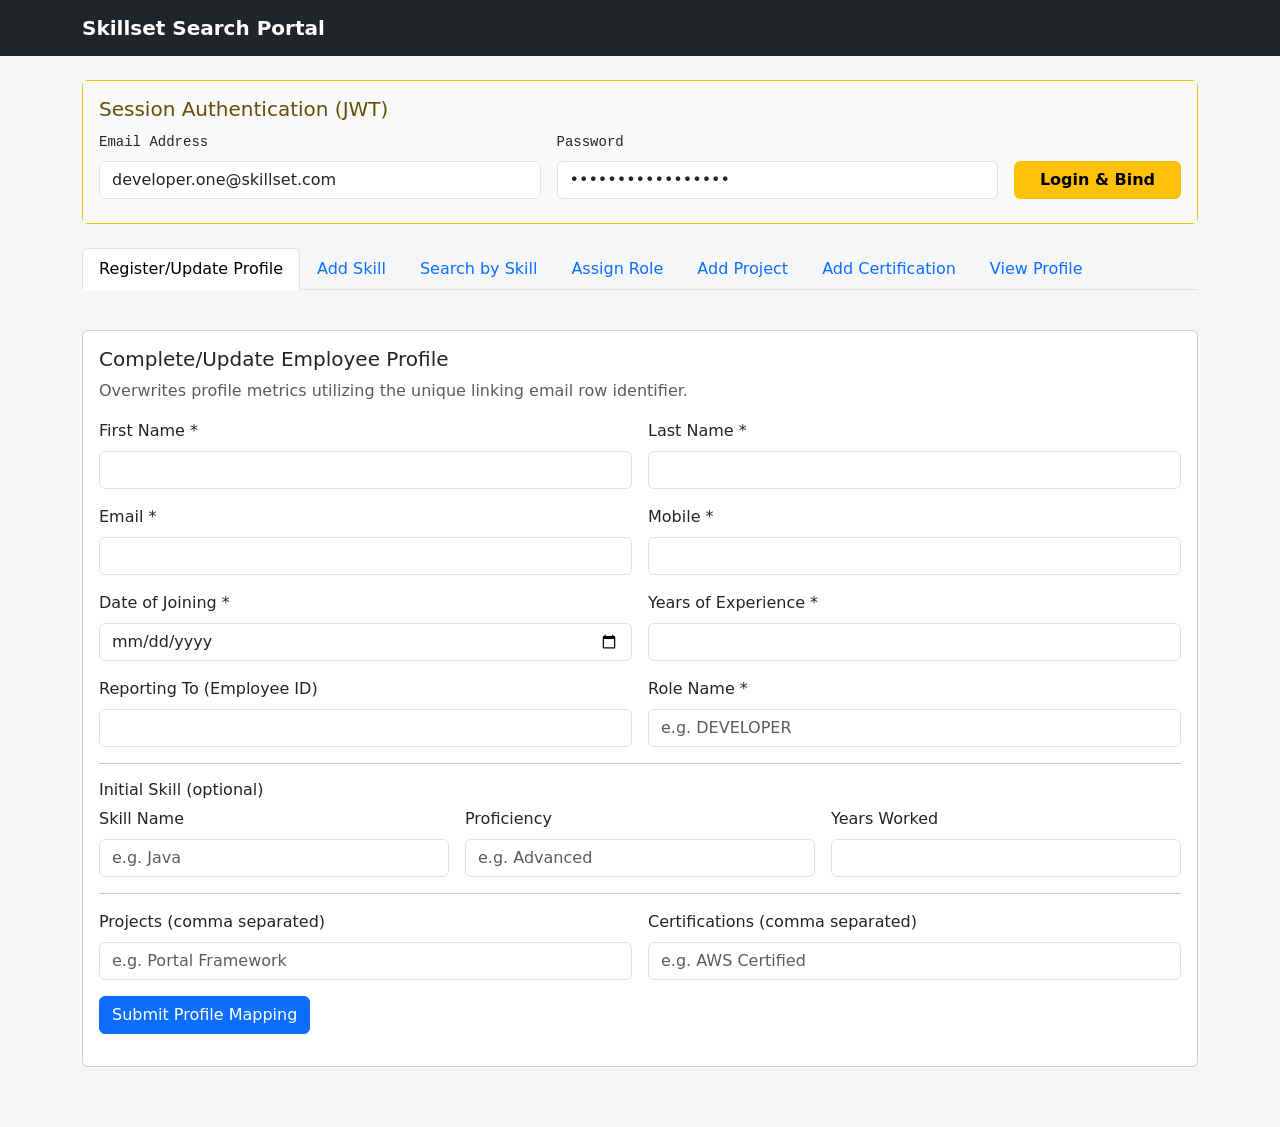
==== commit 1b6cef0e: "Major Changes in the code" ====
--- a/src/main/resources/static/index.html
+++ b/src/main/resources/static/index.html
@@ -2,19 +2,532 @@
 <html lang="en">
 <head>
     <meta charset="UTF-8">
+    <meta name="viewport" content="width=device-width, initial-scale=1">
     <title>Skillset Search Portal</title>
+    <link href="https://cdnjs.cloudflare.com/ajax/libs/bootstrap/5.3.3/css/bootstrap.min.css" rel="stylesheet">
+    <style>
+        body { background: #f5f6f8; padding-bottom: 60px; }
+        .navbar-brand { font-weight: 600; }
+        .card { margin-top: 20px; }
+        .tab-pane { padding-top: 20px; }
+        #resultsTable, #profileCard { display: none; }
+        pre { background: #f8f9fa; padding: 10px; border-radius: 6px; }
+    </style>
 </head>
 <body>
-    <p>Loading...</p>
-    <script src="js/auth.js"></script>
-    <script>
-        if (!getStoredToken()) {
-            window.location.href = "login.html";
-        } else if (getStoredRole() === "ADMIN") {
-            window.location.href = "admin.html";
-        } else {
-            window.location.href = "dashboard.html";
+
+<nav class="navbar navbar-dark bg-dark mb-4">
+    <div class="container">
+        <span class="navbar-brand">Skillset Search Portal</span>
+    </div>
+</nav>
+
+<div class="container">
+    <div class="card mb-4 border-warning">
+        <div class="card-body bg-light">
+            <h5 class="card-title text-warning-emphasis">Session Authentication (JWT)</h5>
+            <form id="authLoginForm" class="row g-3 align-items-end">
+                <div class="col-md-5">
+                    <label class="form-label font-monospace small">Email Address</label>
+                    <input type="email" class="form-control" id="auth_email" value="developer.one@skillset.com" required>
+                </div>
+                <div class="col-md-5">
+                    <label class="form-label font-monospace small">Password</label>
+                    <input type="password" class="form-control" id="auth_password" value="SecurePassword123" required>
+                </div>
+                <div class="col-md-2">
+                    <button type="submit" class="btn btn-warning w-100 fw-bold">Login & Bind</button>
+                </div>
+            </form>
+            <div id="authMsg" class="mt-2 small fw-bold"></div>
+        </div>
+    </div>
+
+    <ul class="nav nav-tabs" id="mainTabs" role="tablist">
+        <li class="nav-item"><button class="nav-link active" data-bs-toggle="tab" data-bs-target="#register" type="button">Register/Update Profile</button></li>
+        <li class="nav-item"><button class="nav-link" data-bs-toggle="tab" data-bs-target="#skill" type="button">Add Skill</button></li>
+        <li class="nav-item"><button class="nav-link" data-bs-toggle="tab" data-bs-target="#search" type="button">Search by Skill</button></li>
+        <li class="nav-item"><button class="nav-link" data-bs-toggle="tab" data-bs-target="#role" type="button">Assign Role</button></li>
+        <li class="nav-item"><button class="nav-link" data-bs-toggle="tab" data-bs-target="#project" type="button">Add Project</button></li>
+        <li class="nav-item"><button class="nav-link" data-bs-toggle="tab" data-bs-target="#certification" type="button">Add Certification</button></li>
+        <li class="nav-item"><button class="nav-link" data-bs-toggle="tab" data-bs-target="#profile" type="button">View Profile</button></li>
+    </ul>
+
+    <div class="tab-content">
+        <div class="tab-pane fade show active" id="register">
+            <div class="card">
+                <div class="card-body">
+                    <h5 class="card-title">Complete/Update Employee Profile</h5>
+                    <p class="text-muted">Overwrites profile metrics utilizing the unique linking email row identifier.</p>
+                    <form id="registerForm">
+                        <div class="row g-3">
+                            <div class="col-md-6">
+                                <label class="form-label">First Name *</label>
+                                <input type="text" class="form-control" id="reg_firstName" required>
+                            </div>
+                            <div class="col-md-6">
+                                <label class="form-label">Last Name *</label>
+                                <input type="text" class="form-control" id="reg_lastName" required>
+                            </div>
+                            <div class="col-md-6">
+                                <label class="form-label">Email *</label>
+                                <input type="email" class="form-control" id="reg_email" required>
+                            </div>
+                            <div class="col-md-6">
+                                <label class="form-label">Mobile *</label>
+                                <input type="text" class="form-control" id="reg_mobile" required>
+                            </div>
+                            <div class="col-md-6">
+                                <label class="form-label">Date of Joining *</label>
+                                <input type="date" class="form-control" id="reg_dateOfJoining" required>
+                            </div>
+                            <div class="col-md-6">
+                                <label class="form-label">Years of Experience *</label>
+                                <input type="number" step="0.1" min="0" class="form-control" id="reg_yearOfExperience" required>
+                            </div>
+                            <div class="col-md-6">
+                                <label class="form-label">Reporting To (Employee ID)</label>
+                                <input type="number" class="form-control" id="reg_reportingTo">
+                            </div>
+                            <div class="col-md-6">
+                                <label class="form-label">Role Name *</label>
+                                <input type="text" class="form-control" id="reg_roleName" placeholder="e.g. DEVELOPER" required>
+                            </div>
+                        </div>
+                        <hr>
+                        <h6>Initial Skill (optional)</h6>
+                        <div class="row g-3">
+                            <div class="col-md-4">
+                                <label class="form-label">Skill Name</label>
+                                <input type="text" class="form-control" id="reg_skillName" placeholder="e.g. Java">
+                            </div>
+                            <div class="col-md-4">
+                                <label class="form-label">Proficiency</label>
+                                <input type="text" class="form-control" id="reg_proficiencyName" placeholder="e.g. Advanced">
+                            </div>
+                            <div class="col-md-4">
+                                <label class="form-label">Years Worked</label>
+                                <input type="number" step="0.1" class="form-control" id="reg_skillExperience">
+                            </div>
+                        </div>
+                        <hr>
+                        <div class="row g-3">
+                            <div class="col-md-6">
+                                <label class="form-label">Projects (comma separated)</label>
+                                <input type="text" class="form-control" id="reg_projects" placeholder="e.g. Portal Framework">
+                            </div>
+                            <div class="col-md-6">
+                                <label class="form-label">Certifications (comma separated)</label>
+                                <input type="text" class="form-control" id="reg_certifications" placeholder="e.g. AWS Certified">
+                            </div>
+                        </div>
+                        <button type="submit" class="btn btn-primary mt-3">Submit Profile Mapping</button>
+                    </form>
+                    <div id="registerMsg" class="msg mt-3"></div>
+                </div>
+            </div>
+        </div>
+
+        <div class="tab-pane fade" id="skill">
+            <div class="card">
+                <div class="card-body">
+                    <h5 class="card-title">Add Skill to Employee</h5>
+                    <form id="skillForm">
+                        <div class="row g-3">
+                            <div class="col-md-6">
+                                <label class="form-label">Employee ID *</label>
+                                <input type="number" class="form-control" id="skill_employeeId" required>
+                            </div>
+                            <div class="col-md-6">
+                                <label class="form-label">Skill Name *</label>
+                                <input type="text" class="form-control" id="skill_skillName" required>
+                            </div>
+                            <div class="col-md-6">
+                                <label class="form-label">Proficiency *</label>
+                                <input type="text" class="form-control" id="skill_proficiencyName" required>
+                            </div>
+                            <div class="col-md-6">
+                                <label class="form-label">Years Worked *</label>
+                                <input type="number" step="0.1" min="0.1" class="form-control" id="skill_yearsWorked" required>
+                            </div>
+                        </div>
+                        <button type="submit" class="btn btn-primary mt-3">Add Skill</button>
+                    </form>
+                    <div id="skillMsg" class="msg mt-3"></div>
+                </div>
+            </div>
+        </div>
+
+        <div class="tab-pane fade" id="search">
+            <div class="card">
+                <div class="card-body">
+                    <h5 class="card-title">Search Employees by Skill</h5>
+                    <form id="searchForm" class="row g-3">
+                        <div class="col-md-8">
+                            <input type="text" class="form-control" id="search_skillName" placeholder="e.g. Java" required>
+                        </div>
+                        <div class="col-md-4">
+                            <button type="submit" class="btn btn-primary w-100">Search</button>
+                        </div>
+                    </form>
+                    <div id="searchMsg" class="msg mt-3"></div>
+                    <table class="table table-bordered mt-2" id="resultsTable">
+                        <thead class="table-light">
+                        <tr><th>Employee</th><th>Skill</th><th>Proficiency</th><th>Years Worked</th></tr>
+                        </thead>
+                        <tbody id="resultsBody"></tbody>
+                    </table>
+                </div>
+            </div>
+        </div>
+
+        <div class="tab-pane fade" id="role">
+            <div class="card">
+                <div class="card-body">
+                    <h5 class="card-title">Assign Role to Employee</h5>
+                    <form id="roleForm" class="row g-3">
+                        <div class="col-md-6">
+                            <label class="form-label">Employee ID *</label>
+                            <input type="number" class="form-control" id="role_employeeId" required>
+                        </div>
+                        <div class="col-md-6">
+                            <label class="form-label">Role Name *</label>
+                            <input type="text" class="form-control" id="role_roleName" required>
+                        </div>
+                        <div class="col-12">
+                            <button type="submit" class="btn btn-primary">Assign Role</button>
+                        </div>
+                    </form>
+                    <div id="roleMsg" class="msg mt-3"></div>
+                </div>
+            </div>
+        </div>
+
+        <div class="tab-pane fade" id="project">
+            <div class="card">
+                <div class="card-body">
+                    <h5 class="card-title">Add Project to Employee</h5>
+                    <form id="projectForm" class="row g-3">
+                        <div class="col-md-6">
+                            <label class="form-label">Employee ID *</label>
+                            <input type="number" class="form-control" id="project_employeeId" required>
+                        </div>
+                        <div class="col-md-6">
+                            <label class="form-label">Project Name *</label>
+                            <input type="text" class="form-control" id="project_projectName" required>
+                        </div>
+                        <div class="col-12">
+                            <button type="submit" class="btn btn-primary">Add Project</button>
+                        </div>
+                    </form>
+                    <div id="projectMsg" class="msg mt-3"></div>
+                </div>
+            </div>
+        </div>
+
+        <div class="tab-pane fade" id="certification">
+            <div class="card">
+                <div class="card-body">
+                    <h5 class="card-title">Add Certification to Employee</h5>
+                    <form id="certificationForm" class="row g-3">
+                        <div class="col-md-6">
+                            <label class="form-label">Employee ID *</label>
+                            <input type="number" class="form-control" id="cert_employeeId" required>
+                        </div>
+                        <div class="col-md-6">
+                            <label class="form-label">Certification Name *</label>
+                            <input type="text" class="form-control" id="cert_certificationName" required>
+                        </div>
+                        <div class="col-12">
+                            <button type="submit" class="btn btn-primary">Add Certification</button>
+                        </div>
+                    </form>
+                    <div id="certMsg" class="msg mt-3"></div>
+                </div>
+            </div>
+        </div>
+
+        <div class="tab-pane fade" id="profile">
+            <div class="card">
+                <div class="card-body">
+                    <h5 class="card-title">View Employee Profile</h5>
+                    <form id="profileForm" class="row g-3">
+                        <div class="col-md-8">
+                            <input type="number" class="form-control" id="profile_employeeId" placeholder="Employee ID" required>
+                        </div>
+                        <div class="col-md-4">
+                            <button type="submit" class="btn btn-primary w-100">Load Profile</button>
+                        </div>
+                    </form>
+                    <div id="profileMsg" class="msg mt-3"></div>
+                    <div id="profileCard" class="mt-3">
+                        <h6 id="profileName"></h6>
+                        <p class="mb-1"><strong>Email:</strong> <span id="profileEmail"></span></p>
+                        <p class="mb-1"><strong>Mobile:</strong> <span id="profileMobile"></span></p>
+                        <p class="mb-3"><strong>Role:</strong> <span id="profileRole"></span></p>
+                        <strong>Skills</strong>
+                        <table class="table table-sm table-bordered">
+                            <thead class="table-light"><tr><th>Skill</th><th>Proficiency</th><th>Years Worked</th></tr></thead>
+                            <tbody id="profileSkillsBody"></tbody>
+                        </table>
+                        <strong>Projects</strong>
+                        <ul id="profileProjectsList" class="list-group list-group-flush mb-3"></ul>
+                        <strong>Certifications</strong>
+                        <ul id="profileCertsList" class="list-group list-group-flush"></ul>
+                    </div>
+                </div>
+            </div>
+        </div>
+    </div>
+</div>
+
+<script src="https://cdnjs.cloudflare.com/ajax/libs/bootstrap/5.3.3/js/bootstrap.bundle.min.js"></script>
+<script>
+    const BASE_URL = "http://localhost:8080";
+    let CURRENT_JWT_TOKEN = ""; // Dynamacally managed token state
+
+    function showMsg(el, text, isError) {
+        el.textContent = text;
+        el.className = "msg mt-3 " + (isError ? "text-danger" : "text-success");
+    }
+
+    function csvToList(value) {
+        if (!value) return [];
+        return value.split(",").map(s => s.trim()).filter(s => s.length > 0);
+    }
+
+    // --- JWT AUTH LOGIN SUBMISSION HANDLER ---
+    document.getElementById("authLoginForm").addEventListener("submit", async function(e) {
+        e.preventDefault();
+        const msgEl = document.getElementById("authMsg");
+        const email = document.getElementById("auth_email").value;
+        const password = document.getElementById("auth_password").value;
+
+        try {
+            const response = await fetch(`${BASE_URL}/api/auth/login`, {
+                method: "POST",
+                headers: { "Content-Type": "application/json" },
+                body: JSON.stringify({ email, password })
+            });
+
+            if(!response.ok) {
+                showMsg(msgEl, "Login Failed! Verify credentials.", true);
+                CURRENT_JWT_TOKEN = "";
+                return;
+            }
+
+            // Extract the direct string token returned from your AuthServiceImpl
+            CURRENT_JWT_TOKEN = await response.text();
+            showMsg(msgEl, "JWT Token acquired & authenticated successfully!", false);
+        } catch (err) {
+            showMsg(msgEl, "Failed to authenticate against local server.", true);
         }
-    </script>
+    });
+
+    // Helper handler parsing string responses vs json structures
+    async function postJson(url, body, msgEl, onSuccess) {
+        try {
+            const headers = { "Content-Type": "application/json" };
+            if (CURRENT_JWT_TOKEN) headers["Authorization"] = "Bearer " + CURRENT_JWT_TOKEN;
+
+            const response = await fetch(url, { method: "POST", headers, body: JSON.stringify(body) });
+
+            if (!response.ok) {
+                const textErr = await response.text();
+                showMsg(msgEl, textErr || "Request rejected by server security context.", true);
+                return;
+            }
+
+            // Safely parse text vs JSON strings returned by backend
+            const contentType = response.headers.get("content-type");
+            if(contentType && contentType.includes("application/json")) {
+                const data = await response.json();
+                onSuccess(data);
+            } else {
+                const textData = await response.text();
+                onSuccess(textData);
+            }
+        } catch (err) {
+            showMsg(msgEl, "Target connection execution failed.", true);
+        }
+    }
+
+    async function getJson(url, msgEl, onSuccess) {
+        try {
+            const headers = {};
+            if (CURRENT_JWT_TOKEN) headers["Authorization"] = "Bearer " + CURRENT_JWT_TOKEN;
+
+            const response = await fetch(url, { headers });
+            if (!response.ok) {
+                showMsg(msgEl, `Request failed with status code ${response.status}. Log in first!`, true);
+                return;
+            }
+            const data = await response.json();
+            onSuccess(data);
+        } catch (err) {
+            showMsg(msgEl, "Target collection query failed.", true);
+        }
+    }
+
+    // 1. Register/Update Employee Profile
+    document.getElementById("registerForm").addEventListener("submit", function (e) {
+        e.preventDefault();
+        const msgEl = document.getElementById("registerMsg");
+        const body = {
+            firstName: document.getElementById("reg_firstName").value,
+            lastName: document.getElementById("reg_lastName").value,
+            email: document.getElementById("reg_email").value,
+            mobile: document.getElementById("reg_mobile").value,
+            dateOfJoining: document.getElementById("reg_dateOfJoining").value,
+            yearOfExperience: Number(document.getElementById("reg_yearOfExperience").value),
+            reportingTo: document.getElementById("reg_reportingTo").value ? Number(document.getElementById("reg_reportingTo").value) : null,
+            roleName: document.getElementById("reg_roleName").value,
+            skillName: document.getElementById("reg_skillName").value || null,
+            proficiencyName: document.getElementById("reg_proficiencyName").value || null,
+            skillExperience: document.getElementById("reg_skillExperience").value ? Number(document.getElementById("reg_skillExperience").value) : null,
+            projects: csvToList(document.getElementById("reg_projects").value),
+            certifications: csvToList(document.getElementById("reg_certifications").value)
+        };
+
+        postJson(`${BASE_URL}/api/profile/submit`, body, msgEl, (data) => {
+            showMsg(msgEl, typeof data === 'string' ? data : "Profile handled successfully.", false);
+        });
+    });
+
+    // 2. Add Skill
+    document.getElementById("skillForm").addEventListener("submit", function (e) {
+        e.preventDefault();
+        const msgEl = document.getElementById("skillMsg");
+        const body = {
+            employeeId: Number(document.getElementById("skill_employeeId").value),
+            skillName: document.getElementById("skill_skillName").value,
+            proficiencyName: document.getElementById("skill_proficiencyName").value,
+            yearsWorked: Number(document.getElementById("skill_yearsWorked").value)
+        };
+        postJson(`${BASE_URL}/api/skills`, body, msgEl, (data) => {
+            showMsg(msgEl, `Added skill mapping variant successfully!`, false);
+            document.getElementById("skillForm").reset();
+        });
+    });
+
+    // 3. Search by Skill
+    document.getElementById("searchForm").addEventListener("submit", function (e) {
+        e.preventDefault();
+        const msgEl = document.getElementById("searchMsg");
+        const table = document.getElementById("resultsTable");
+        const tbody = document.getElementById("resultsBody");
+        tbody.innerHTML = "";
+        table.style.display = "none";
+        msgEl.textContent = "";
+
+        const skillName = document.getElementById("search_skillName").value;
+        getJson(`${BASE_URL}/api/skills/search?skillName=${encodeURIComponent(skillName)}`, msgEl, (data) => {
+            if (!data || data.length === 0) {
+                showMsg(msgEl, "No employees found matching standard search filters.", false);
+                return;
+            }
+            data.forEach(row => {
+                const tr = document.createElement("tr");
+                tr.innerHTML = `<td>${row.fullName}</td><td>${row.skillName}</td><td>${row.proficiencyName}</td><td>${row.yearsWorked}</td>`;
+                tbody.appendChild(tr);
+            });
+            table.style.display = "table";
+        });
+    });
+
+    // 4. Assign Role
+    document.getElementById("roleForm").addEventListener("submit", function (e) {
+        e.preventDefault();
+        const msgEl = document.getElementById("roleMsg");
+        const employeeId = document.getElementById("role_employeeId").value;
+        const roleName = document.getElementById("role_roleName").value;
+        const url = `${BASE_URL}/api/profile/role?employeeId=${encodeURIComponent(employeeId)}&roleName=${encodeURIComponent(roleName)}`;
+
+        const headers = {};
+        if (CURRENT_JWT_TOKEN) headers["Authorization"] = "Bearer " + CURRENT_JWT_TOKEN;
+
+        fetch(url, { method: "POST", headers: headers })
+            .then(async (response) => {
+                const text = await response.text();
+                if (!response.ok) { showMsg(msgEl, text || "Something went wrong", true); return; }
+                showMsg(msgEl, text, false);
+                document.getElementById("roleForm").reset();
+            })
+            .catch(() => showMsg(msgEl, "Could not reach server context mapping.", true));
+    });
+
+    // 5. Add Project
+    document.getElementById("projectForm").addEventListener("submit", function (e) {
+        e.preventDefault();
+        const msgEl = document.getElementById("projectMsg");
+        const body = {
+            employeeId: Number(document.getElementById("project_employeeId").value),
+            projectName: document.getElementById("project_projectName").value
+        };
+        postJson(`${BASE_URL}/api/profile/project`, body, msgEl, (data) => {
+            showMsg(msgEl, typeof data === 'string' ? data : "Project tracked successfully.", false);
+            document.getElementById("projectForm").reset();
+        });
+    });
+
+    // 6. Add Certification
+    document.getElementById("certificationForm").addEventListener("submit", function (e) {
+        e.preventDefault();
+        const msgEl = document.getElementById("certMsg");
+        const body = {
+            employeeId: Number(document.getElementById("cert_employeeId").value),
+            certificationName: document.getElementById("cert_certificationName").value
+        };
+        postJson(`${BASE_URL}/api/profile/certification`, body, msgEl, (data) => {
+            showMsg(msgEl, typeof data === 'string' ? data : "Certification mapped successfully.", false);
+            document.getElementById("certificationForm").reset();
+        });
+    });
+
+    // 7. View Profile
+    document.getElementById("profileForm").addEventListener("submit", function (e) {
+        e.preventDefault();
+        const msgEl = document.getElementById("profileMsg");
+        const profileCard = document.getElementById("profileCard");
+        profileCard.style.display = "none";
+        msgEl.textContent = "";
+
+        const employeeId = document.getElementById("profile_employeeId").value;
+        getJson(`${BASE_URL}/api/profile/${employeeId}`, msgEl, (data) => {
+            document.getElementById("profileName").textContent = `${data.firstName} ${data.lastName} (ID: ${data.employeeId})`;
+            document.getElementById("profileEmail").textContent = data.email;
+            document.getElementById("profileMobile").textContent = data.mobile;
+            document.getElementById("profileRole").textContent = data.roleName || "N/A";
+
+            const skillsBody = document.getElementById("profileSkillsBody");
+            skillsBody.innerHTML = "";
+            (data.skills || []).forEach(s => {
+                const tr = document.createElement("tr");
+                tr.innerHTML = `<td>${s.skillName}</td><td>${s.proficiencyName}</td><td>${s.yearsWorked}</td>`;
+                skillsBody.appendChild(tr);
+            });
+
+            const projectsList = document.getElementById("profileProjectsList");
+            projectsList.innerHTML = "";
+            (data.projects || []).forEach(p => {
+                const li = document.createElement("li");
+                li.className = "list-group-item";
+                li.textContent = p;
+                projectsList.appendChild(li);
+            });
+
+            const certsList = document.getElementById("profileCertsList");
+            certsList.innerHTML = "";
+            (data.certifications || []).forEach(c => {
+                const li = document.createElement("li");
+                li.className = "list-group-item";
+                li.textContent = c;
+                certsList.appendChild(li);
+            });
+
+            profileCard.style.display = "block";
+        });
+    });
+</script>
 </body>
-</html>
+</html>
